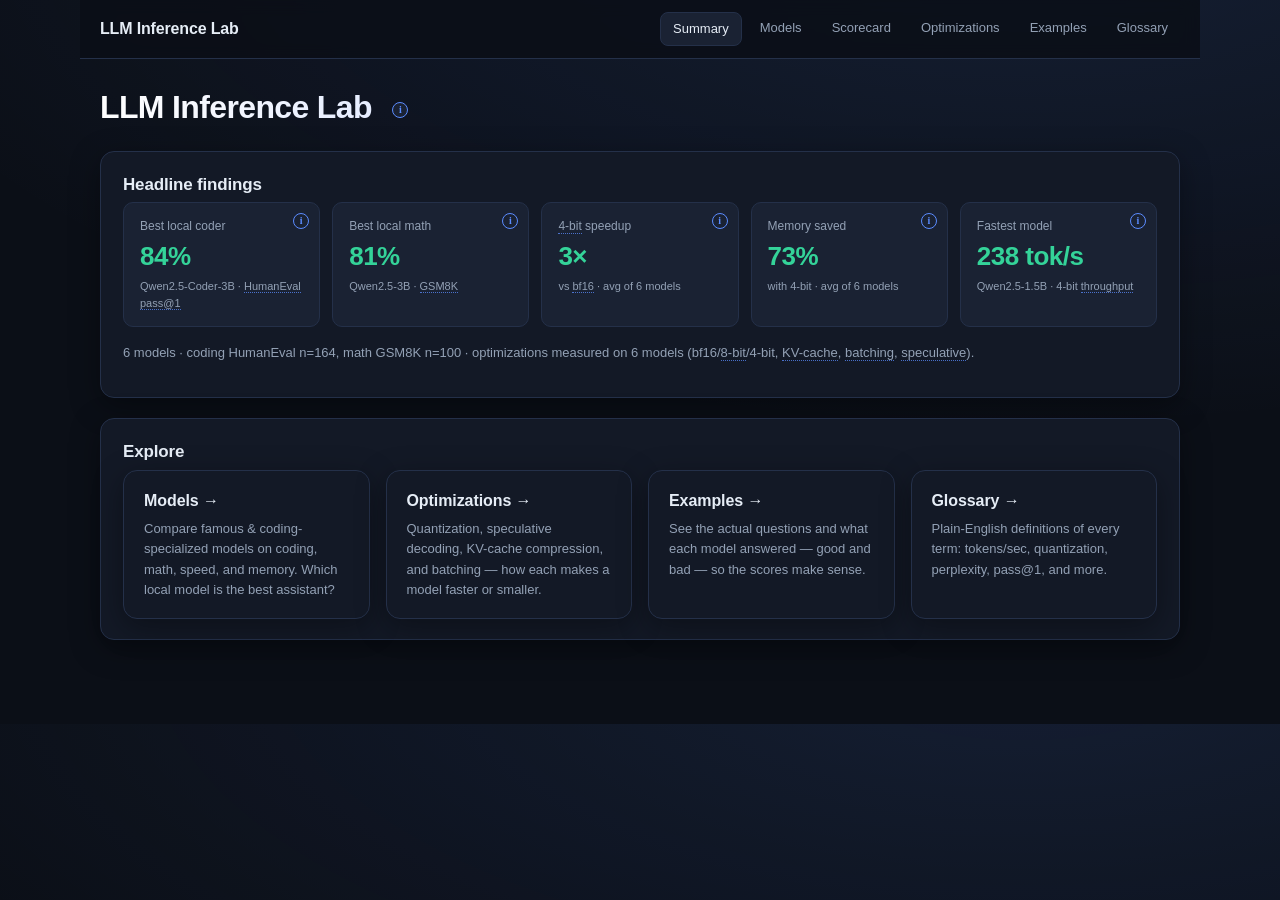
==== dashboard/index.html @ 4c2a5682 "LLM Inference Lab — reproducible local-LLM benchmark + live dashboard" ====
<!doctype html>
<html lang="en">
<head>
  <meta charset="utf-8" />
  <meta name="viewport" content="width=device-width, initial-scale=1" />
  <title>LLM Inference Lab</title>
  <link rel="stylesheet" href="styles.css?v=4" />
</head>
<body>
  <div class="wrap">
    <div id="nav"></div>

    <header class="hero">
      <div class="hero-text">
        <h1>LLM Inference Lab</h1>
        <p class="tagline">
          Running and optimizing open-source LLMs on a single Apple Silicon laptop —
          and measuring what actually matters: speed, memory, and real task quality
          (coding &amp; math). Everything here is reproducible; no cloud GPU required.
          New to the terms? Every <span class="info" data-tip="Hover the info icons anywhere on the site for a plain-English definition.">i</span> explains itself, and there's a full Glossary.
        </p>
      </div>
    </header>

    <section class="card">
      <h2>Headline findings</h2>
      <div id="headline-metrics" class="metric-row"></div>
      <p class="muted" id="headline-note"></p>
    </section>

    <section class="card">
      <h2>Explore</h2>
      <div class="hub">
        <a href="models.html">
          <h3>Models →</h3>
          <p>Compare famous &amp; coding-specialized models on coding, math, speed, and memory. Which local model is the best assistant?</p>
        </a>
        <a href="optimizations.html">
          <h3>Optimizations →</h3>
          <p>Quantization, speculative decoding, KV-cache compression, and batching — how each makes a model faster or smaller.</p>
        </a>
        <a href="examples.html">
          <h3>Examples →</h3>
          <p>See the actual questions and what each model answered — good and bad — so the scores make sense.</p>
        </a>
        <a href="glossary.html">
          <h3>Glossary →</h3>
          <p>Plain-English definitions of every term: tokens/sec, quantization, perplexity, pass@1, and more.</p>
        </a>
      </div>
    </section>

  </div>

  <script src="data.js"></script>
  <script src="models-data.js"></script>
  <script src="exp-data.js"></script>
  <script src="glossary.js"></script>
  <script src="ui.js"></script>
  <script src="summary.js"></script>
</body>
</html>
---- dashboard/styles.css ----
:root {
  --bg: #0b0f17;
  --panel: #131926;
  --panel-2: #1a2233;
  --border: #243049;
  --text: #e6edf6;
  --muted: #93a1b5;
  --accent: #5b8cff;
  --accent-2: #34d399;
  --warn: #f5a524;
  --baseline: #8a93a6;
  --shadow: 0 8px 30px rgba(0, 0, 0, 0.35);
  --radius: 14px;
  font-synthesis: none;
}

* { box-sizing: border-box; }

body {
  margin: 0;
  background:
    radial-gradient(1200px 500px at 80% -10%, rgba(91, 140, 255, 0.12), transparent),
    var(--bg);
  color: var(--text);
  font-family: ui-sans-serif, -apple-system, "SF Pro Text", "Segoe UI", Roboto, sans-serif;
  line-height: 1.55;
}

.wrap { max-width: 1120px; margin: 0 auto; padding: 32px 20px 64px; }

.hero {
  display: flex; gap: 16px 24px; align-items: center; justify-content: space-between;
  flex-wrap: wrap; margin-bottom: 18px;
}
.hero-text { flex: 1 1 420px; }
h1 {
  font-size: 32px; margin: 0; letter-spacing: -0.02em;
  background: linear-gradient(90deg, #fff, #9db8ff);
  -webkit-background-clip: text; background-clip: text; color: transparent;
}
.tagline { color: var(--muted); margin: 10px 0 0; max-width: 70ch; }
.tagline[hidden] { display: none; }
/* collapsible "about this page" icon next to the h1 */
.hero-info { width: 20px; height: 20px; font-size: 12px; margin-left: 12px; vertical-align: middle;
  -webkit-text-fill-color: var(--accent); -webkit-background-clip: border-box; background-clip: border-box; }
.hero-info:hover { -webkit-text-fill-color: #fff; }

.badges { display: flex; flex-wrap: wrap; gap: 8px; margin-top: 10px; }
.badge {
  font-size: 12px; padding: 4px 10px; border-radius: 999px;
  background: var(--panel-2); border: 1px solid var(--border); color: var(--muted);
}
.badge b { color: var(--text); font-weight: 600; }

.hero-headline {
  flex: 0 0 auto; min-width: 220px; background: var(--panel); border: 1px solid var(--border);
  border-radius: var(--radius); padding: 18px 22px; box-shadow: var(--shadow);
}
.hero-headline .big { font-size: 40px; font-weight: 700; color: var(--accent-2); letter-spacing: -0.02em; }
.hero-headline .lbl { color: var(--muted); font-size: 13px; }
.hero-headline .sub { color: var(--muted); font-size: 12px; margin-top: 6px; }

.card {
  background: var(--panel); border: 1px solid var(--border); border-radius: var(--radius);
  padding: 20px 22px; box-shadow: var(--shadow); margin-bottom: 20px;
}
.card h2 { margin: 0 0 4px; font-size: 17px; letter-spacing: -0.01em; }
.muted { color: var(--muted); font-size: 13px; margin: 0 0 14px; }
.grid-2 { display: grid; grid-template-columns: 1fr 1fr; gap: 20px; }
@media (max-width: 820px) { .grid-2 { grid-template-columns: 1fr; } }

/* fixed chart height (prevents overflow); width fills the tile, with horizontal
   scroll when there are many models (min-width set per-chart in JS) */
canvas { display: block; height: 300px !important; max-height: 300px; width: 100% !important; }

.table-scroll { overflow-x: auto; border: 1px solid var(--border); border-radius: 10px; }
table { width: 100%; border-collapse: collapse; font-size: 13px; }
th, td { text-align: right; padding: 9px 12px; border-bottom: 1px solid var(--border); white-space: nowrap; }
th:first-child, td:first-child { text-align: left; }
thead th { color: #c3cedd; font-weight: 600; font-size: 12px; text-transform: uppercase; letter-spacing: 0.04em;
  background: var(--panel-2); border-bottom: 1px solid var(--accent); }
tbody tr:hover { background: var(--panel-2); }
td.best { color: var(--accent-2); font-weight: 700; }
.pill { font-size: 11px; padding: 2px 8px; border-radius: 999px; border: 1px solid var(--border); color: var(--muted); }
.pill.mlx { color: #c4b5fd; border-color: #4c3f7a; }
.pill.transformers { color: #fbbf24; border-color: #6b5320; }

#arch { overflow-x: auto; padding: 6px 0; }
.arch-svg text { fill: var(--text); font-size: 12px; }
.arch-svg .muted-t { fill: var(--muted); font-size: 10px; }
.arch-svg .box { fill: var(--panel-2); stroke: var(--border); }
.arch-svg .box.future { stroke-dasharray: 4 3; opacity: 0.6; }
.arch-svg .flow { stroke: var(--accent); stroke-width: 1.5; fill: none; marker-end: url(#arrow); }

/* inline findings moved into the side panel's "What to look for" section */
.analysis { display: none; }
.analysis ul { margin: 0; padding-left: 18px; }
.analysis li { margin: 6px 0; font-size: 14px; }
.analysis li:first-child { margin-top: 0; }
.analysis li:last-child { margin-bottom: 0; }
.analysis b { color: var(--accent-2); }

footer { color: var(--muted); font-size: 12px; text-align: center; margin-top: 28px; }

.empty { color: var(--warn); padding: 40px; text-align: center; }

/* --- study sections --- */
h3 { font-size: 15px; font-weight: 600; color: var(--text); margin: 2px 0 12px; letter-spacing: -0.005em; }
.study-head { margin-bottom: 16px; }
.study-head h2 { font-size: 20px; }
.study .grid-2 { margin-bottom: 8px; }
.study .grid-2 > div { background: var(--panel-2); border: 1px solid var(--border); border-radius: 10px; padding: 14px 16px; }
.next-chapter { border-style: dashed; }
.next-chapter p { font-size: 14px; color: var(--text); max-width: 80ch; }

/* table of contents */
.toc { display: flex; flex-wrap: wrap; gap: 8px; margin-bottom: 20px; }
.toc a { font-size: 13px; padding: 6px 12px; border-radius: 999px; background: var(--panel); border: 1px solid var(--border); color: var(--muted); text-decoration: none; }
.toc a:hover { color: var(--text); border-color: var(--accent); }

/* ---- nav bar ---- */
#nav { position: sticky; top: 0; z-index: 20; display: flex; align-items: center; justify-content: space-between;
  gap: 16px; padding: 12px 20px; margin: -32px -20px 24px; background: rgba(11,15,23,0.85);
  backdrop-filter: blur(8px); border-bottom: 1px solid var(--border); flex-wrap: wrap; }
#nav .brand { font-weight: 700; color: var(--text); text-decoration: none; letter-spacing: -0.01em; }
.navlinks { display: flex; gap: 6px; flex-wrap: wrap; }
.navlinks a { font-size: 13px; padding: 6px 12px; border-radius: 8px; color: var(--muted); text-decoration: none; }
.navlinks a:hover { color: var(--text); background: var(--panel-2); }
.navlinks a.active { color: var(--text); background: var(--panel-2); border: 1px solid var(--border); }

/* ---- info-icon tooltip ---- */
.info { display: inline-flex; align-items: center; justify-content: center; width: 16px; height: 16px;
  font-size: 10px; font-style: normal; font-weight: 700; font-family: Georgia, serif; border-radius: 50%;
  background: var(--panel-2); border: 1px solid var(--accent); color: var(--accent); cursor: pointer;
  position: relative; vertical-align: middle; user-select: none; }
.info:hover { background: var(--accent); color: #fff; }
.corner-host { position: relative; background: var(--panel-2); border: 1px solid var(--border); border-radius: 10px; padding: 14px 16px; margin-bottom: 16px; overflow-x: auto; }
.grid-2 > .corner-host { margin-bottom: 0; }   /* grid gap handles spacing inside a row */
.info-corner { position: absolute; top: 10px; right: 10px; margin: 0; z-index: 3; }
/* hover = native title tooltip (clean, never clipped); click = full Overview/Deeper modal */

/* ---- info modal (click-to-open, Overview / Deeper tabs) ---- */
/* explanation drawer — slides in on the right; page stays visible (and usable) beside it */
.modal-overlay { position: fixed; inset: 0; z-index: 100; display: flex; justify-content: flex-end; pointer-events: none; }
.modal-overlay[hidden] { display: none; }
.modal { pointer-events: auto; background: var(--panel); border: none; border-left: 1px solid var(--accent);
  border-radius: 0; width: 380px; max-width: 92vw; height: 100%; padding: 22px 24px 40px; overflow-y: auto;
  box-shadow: -10px 0 36px rgba(0,0,0,0.4); position: relative; animation: drawerIn 0.22s ease; }
@keyframes drawerIn { from { transform: translateX(24px); opacity: 0.3; } to { transform: translateX(0); opacity: 1; } }
body.drawer-open .wrap { margin-right: 380px; transition: margin-right 0.2s ease; }
@media (max-width: 1024px) {
  .modal-overlay { pointer-events: auto; background: rgba(0,0,0,0.55); }
  .modal { width: 100vw; max-width: 100vw; border-left: none; }
  body.drawer-open .wrap { margin-right: 0; }
}
.modal h3 { color: var(--text); font-size: 18px; margin: 0 28px 14px 0; }
.modal-x { position: absolute; top: 12px; right: 14px; background: none; border: none; color: var(--muted);
  font-size: 22px; line-height: 1; cursor: pointer; }
.modal-x:hover { color: var(--text); }
.modal-tabs { display: flex; gap: 8px; margin-bottom: 14px; }
.modal-tabs button { background: var(--panel-2); color: var(--muted); border: 1px solid var(--border);
  border-radius: 8px; padding: 6px 14px; font-size: 13px; cursor: pointer; }
.modal-tabs button.active { color: var(--text); border-color: var(--accent); background: rgba(91,140,255,0.12); }
.modal-body { font-size: 14px; line-height: 1.65; color: var(--text); }
.modal-look { margin-top: 16px; background: rgba(52,211,153,0.07); border: 1px solid rgba(52,211,153,0.28);
  border-left: 3px solid var(--accent-2); border-radius: 8px; padding: 12px 14px; }
.modal-look:empty { display: none; }
/* inline glossary links in prose — subtle dotted underline, open glossary in a new tab */
.gloss-link { color: inherit; text-decoration: none; border-bottom: 1px dotted rgba(91,140,255,0.75); cursor: help; }
.gloss-link:hover { color: var(--accent); border-bottom-color: var(--accent); }
.gloss dt:target { background: rgba(91,140,255,0.14); border-radius: 6px; padding: 2px 8px; margin: 0 -8px; }
@keyframes glossFlash {
  0%, 25% { background: rgba(91,140,255,0.45); box-shadow: 0 0 0 2px var(--accent); }
  100% { background: transparent; box-shadow: 0 0 0 2px transparent; }
}
.gloss dt.gloss-flash, .gloss dd.gloss-flash { border-radius: 6px; padding: 4px 8px; margin: 4px -8px; animation: glossFlash 2.6s ease; }
.modal-look .look-title { font-size: 12px; text-transform: uppercase; letter-spacing: 0.05em; color: var(--accent-2); font-weight: 600; margin-bottom: 6px; }
.modal-look .look-body { font-size: 14px; line-height: 1.6; color: var(--text); }
.modal-learn { margin-top: 14px; }
.modal-learn:empty { display: none; }
.modal-learn .learn-title { font-size: 12px; text-transform: uppercase; letter-spacing: 0.05em; color: var(--muted);
  border-top: 1px solid var(--border); padding-top: 12px; margin-bottom: 6px; }
.modal-learn a { display: block; color: var(--accent); text-decoration: none; font-size: 14px; padding: 3px 0; }
.modal-learn a:hover { text-decoration: underline; }

/* ---- summary hub cards ---- */
.hub { display: grid; grid-template-columns: repeat(auto-fit, minmax(220px, 1fr)); gap: 16px; }
.hub a { display: block; background: var(--panel); border: 1px solid var(--border); border-radius: var(--radius);
  padding: 18px 20px; text-decoration: none; color: var(--text); box-shadow: var(--shadow); }
.hub a:hover { border-color: var(--accent); }
.hub h3 { color: var(--text); font-size: 16px; margin: 0 0 6px; }
.hub p { color: var(--muted); font-size: 13px; margin: 0; }

/* ---- callout (baseline definition) ---- */
.callout { background: var(--panel-2); border: 1px solid var(--border); border-left: 3px solid var(--accent);
  border-radius: 8px; padding: 12px 14px; font-size: 13px; line-height: 1.6; color: var(--text); margin-bottom: 16px; }

/* ---- per-card header + model multi-select popover ---- */
.card-head { display: flex; align-items: center; justify-content: space-between; gap: 16px; flex-wrap: wrap;
  margin-bottom: 18px; }   /* breathing room between the header/dropdown row and the table or content below */
.card-head h2 { margin: 0; }
.modelpop { position: relative; flex: none; }
.pop-btn { display: inline-flex; align-items: center; gap: 8px; background: #33405e; color: var(--text);
  border: 1px solid #4a5a82; border-radius: 8px; padding: 0 12px; height: 34px; box-sizing: border-box;
  font-weight: 600; font-size: 13px; cursor: pointer; box-shadow: 0 1px 2px rgba(0,0,0,0.25);
  transition: border-color .15s, background-color .15s; }
.pop-btn:hover { background: #3e4d70; border-color: #5d6f9c; }
.pop-btn .caret { color: var(--text); font-size: 11px; }
.pop-panel { position: absolute; right: 0; top: calc(100% + 6px); z-index: 30; min-width: 180px;
  max-height: 320px; overflow-y: auto;
  background: var(--panel-2); border: 1px solid var(--border); border-radius: 10px; padding: 8px; box-shadow: var(--shadow);
  display: flex; flex-direction: column; gap: 2px; }
.pop-panel[hidden] { display: none; }
.pop-panel label { display: flex; align-items: center; gap: 8px; font-size: 13px; color: var(--text);
  white-space: nowrap; padding: 5px 8px; border-radius: 6px; cursor: pointer; }
.pop-panel label:hover { background: rgba(91,140,255,0.10); }
.pop-panel input { accent-color: var(--accent); margin: 0; }

/* ---- explorer header + model select ---- */
.exp-head { display: flex; align-items: center; justify-content: space-between; gap: 16px; flex-wrap: wrap; margin-bottom: 18px; }
.selwrap { font-size: 13px; color: var(--muted); display: inline-flex; align-items: center; gap: 10px; }
/* native single-select styled to MATCH .pop-btn exactly (same height, border, font, custom caret) */
.selwrap select, .ex-controls select {
  appearance: none; -webkit-appearance: none;
  background: #33405e url("data:image/svg+xml,%3Csvg xmlns='http://www.w3.org/2000/svg' width='10' height='7' viewBox='0 0 10 7'%3E%3Cpath fill='none' stroke='%23e6edf6' stroke-width='1.8' d='M1 1l4 4 4-4'/%3E%3C/svg%3E") no-repeat right 12px center;
  color: var(--text); border: 1px solid #4a5a82; border-radius: 8px;
  padding: 0 32px 0 12px; height: 34px; box-sizing: border-box; font-size: 13px; font-weight: 600; cursor: pointer;
  box-shadow: 0 1px 2px rgba(0,0,0,0.25); transition: border-color .15s, background-color .15s; }
.selwrap select:hover, .ex-controls select:hover { background-color: #3e4d70; border-color: #5d6f9c; }

/* ---- sub-tabs + explorer ---- */
.subtabs { display: flex; gap: 6px; flex-wrap: wrap; border-bottom: 1px solid var(--border); margin-bottom: 20px; padding-bottom: 0; }
.subtabs button { background: none; color: var(--muted); border: none; border-bottom: 2px solid transparent;
  padding: 10px 16px; font-size: 14px; cursor: pointer; margin-bottom: -1px; }
.subtabs button:hover { color: var(--text); }
.subtabs button.active { color: var(--text); border-bottom-color: var(--accent); font-weight: 500; }
.panel[hidden] { display: none; }
.toggles { display: flex; flex-direction: column; gap: 12px; margin: 4px 0 18px; }
.tgroup { display: flex; align-items: center; gap: 8px; flex-wrap: wrap; }
.tlabel { width: 130px; color: var(--muted); font-size: 13px; }
.tgroup button { background: var(--panel-2); color: var(--muted); border: 1px solid var(--border);
  border-radius: 8px; padding: 6px 14px; font-size: 13px; cursor: pointer; }
.tgroup button.active { color: var(--text); border-color: var(--accent); background: rgba(91,140,255,0.14); }
.tgroup button[disabled] { opacity: 0.35; cursor: not-allowed; }

/* ---- progress banner ---- */
.progress-banner { display: flex; align-items: center; gap: 10px; background: var(--panel-2);
  border: 1px solid var(--accent); border-radius: 10px; padding: 10px 14px; margin-bottom: 16px; font-size: 13px; }
.progress-banner.done { border-color: #2a6; }
.progress-banner .dot { width: 9px; height: 9px; border-radius: 50%; background: var(--accent); flex: 0 0 auto;
  animation: pulse 1.3s ease-in-out infinite; }
.progress-banner.done .dot { background: var(--accent-2); animation: none; }
@keyframes pulse { 0%,100% { opacity: 1; } 50% { opacity: 0.25; } }

/* ---- model filter controls ---- */
.filterbar { display: flex; flex-wrap: wrap; gap: 18px; align-items: center; margin-bottom: 14px; }
.filtergroup { display: flex; gap: 6px; align-items: center; flex-wrap: wrap; }
.filtergroup button { background: var(--panel-2); color: var(--muted); border: 1px solid var(--border);
  border-radius: 8px; padding: 6px 12px; font-size: 13px; cursor: pointer; }
.filtergroup button:hover { color: var(--text); }
.filtergroup button.active { color: var(--text); border-color: var(--accent); background: rgba(91,140,255,0.12); }
.filtergroup button.ghost { padding: 4px 10px; font-size: 12px; }
.modelchips { display: flex; flex-wrap: wrap; gap: 8px; }
.chip { display: inline-flex; align-items: center; gap: 6px; font-size: 13px; padding: 5px 10px;
  border-radius: 999px; border: 1px solid var(--border); background: var(--panel); color: var(--muted); cursor: pointer; user-select: none; }
.chip.on { color: var(--text); border-color: var(--accent); background: rgba(91,140,255,0.10); }
.chip input { accent-color: var(--accent); margin: 0; }

/* ---- model controls, merged into the top of the comparison card ---- */
.models-controls { display: flex; flex-wrap: wrap; gap: 10px 16px; align-items: center;
  padding-bottom: 14px; margin-bottom: 16px; border-bottom: 1px solid var(--border); }
.models-controls .ctl-status { margin-left: 0; }
.models-controls .modelpop { margin-left: auto; }   /* Models ▾ sits on the right, like other tabs */
/* ---- compact single controls row (legacy) ---- */
.controls-card { padding: 12px 16px; margin-bottom: 16px; }
.controls-row { display: flex; flex-wrap: wrap; gap: 10px 16px; align-items: center; }
.ctl-label { color: var(--muted); font-size: 12px; text-transform: uppercase; letter-spacing: 0.04em; }
.ctl-status { color: var(--muted); font-size: 13px; display: inline-flex; align-items: center; gap: 7px; margin-left: auto; }
.ctl-status .dot { width: 8px; height: 8px; border-radius: 50%; background: var(--accent-2); flex: 0 0 auto; }
.ctl-status.pending .dot { background: var(--accent); animation: pulse 1.3s ease-in-out infinite; }
.note-inline { display: flex; gap: 8px; align-items: baseline; color: var(--muted); font-size: 12.5px;
  margin: 0 0 14px; padding: 7px 12px; border-left: 2px solid var(--warn); background: rgba(245,165,36,0.06); border-radius: 0 8px 8px 0; }
.note-inline b { color: var(--text); }

/* ---- examples ---- */
.ex-controls { display: flex; gap: 10px; flex-wrap: wrap; margin-bottom: 16px; align-items: center; }
/* .ex-controls select styled by the unified .selwrap select rule above */
.ex-q { background: var(--panel-2); border: 1px solid var(--border); border-radius: 10px; padding: 14px 16px; margin-bottom: 14px; }
.ex-q .qtext { font-size: 14px; white-space: pre-wrap; }
.ex-answers { display: grid; grid-template-columns: repeat(auto-fit, minmax(280px, 1fr)); gap: 12px; margin-top: 12px; }
.ex-a { background: var(--panel); border: 1px solid var(--border); border-radius: 10px; padding: 12px 14px; }
.ex-a .hd { display: flex; justify-content: space-between; align-items: center; font-size: 13px; margin-bottom: 8px; }
.ex-a pre { white-space: pre-wrap; word-break: break-word; font-size: 12px; color: var(--muted);
  max-height: 320px; overflow: auto; margin: 0; font-family: var(--font-mono, ui-monospace, monospace); }
.tag-pass { color: var(--accent-2); border: 1px solid #2a6; border-radius: 999px; padding: 1px 8px; font-size: 11px; }
.tag-fail { color: var(--warn); border: 1px solid #863; border-radius: 999px; padding: 1px 8px; font-size: 11px; }
.pill.coding { color: #c4b5fd; border-color: #4c3f7a; }
.pill.general { color: #7dd3fc; border-color: #235; }

/* ---- story / narrative ---- */
.story { font-size: 14px; line-height: 1.7; color: var(--text); }
.story p { margin: 0 0 12px; }
.story ol { margin: 0 0 12px; padding-left: 20px; }
.story li { margin: 8px 0; }
.story code { background: var(--panel-2); padding: 1px 5px; border-radius: 4px; font-size: 13px; }

/* ---- glossary page ---- */
.gloss dt { font-weight: 600; color: var(--text); margin-top: 16px; font-size: 15px; }
.gloss dd { color: var(--muted); margin: 4px 0 0; font-size: 14px; }

/* metric cards */
.metric-row { display: grid; grid-template-columns: repeat(auto-fit, minmax(150px, 1fr)); gap: 12px; margin-bottom: 16px; }
.metric { background: var(--panel-2); border: 1px solid var(--border); border-radius: 10px; padding: 14px 16px; position: relative; }
.metric .lbl { font-size: 12px; color: var(--muted); padding-right: 18px; }
.metric .val { font-size: 26px; font-weight: 700; letter-spacing: -0.02em; }
.metric .val.good { color: var(--accent-2); }
.metric .sub { font-size: 11px; color: var(--muted); margin-top: 2px; }
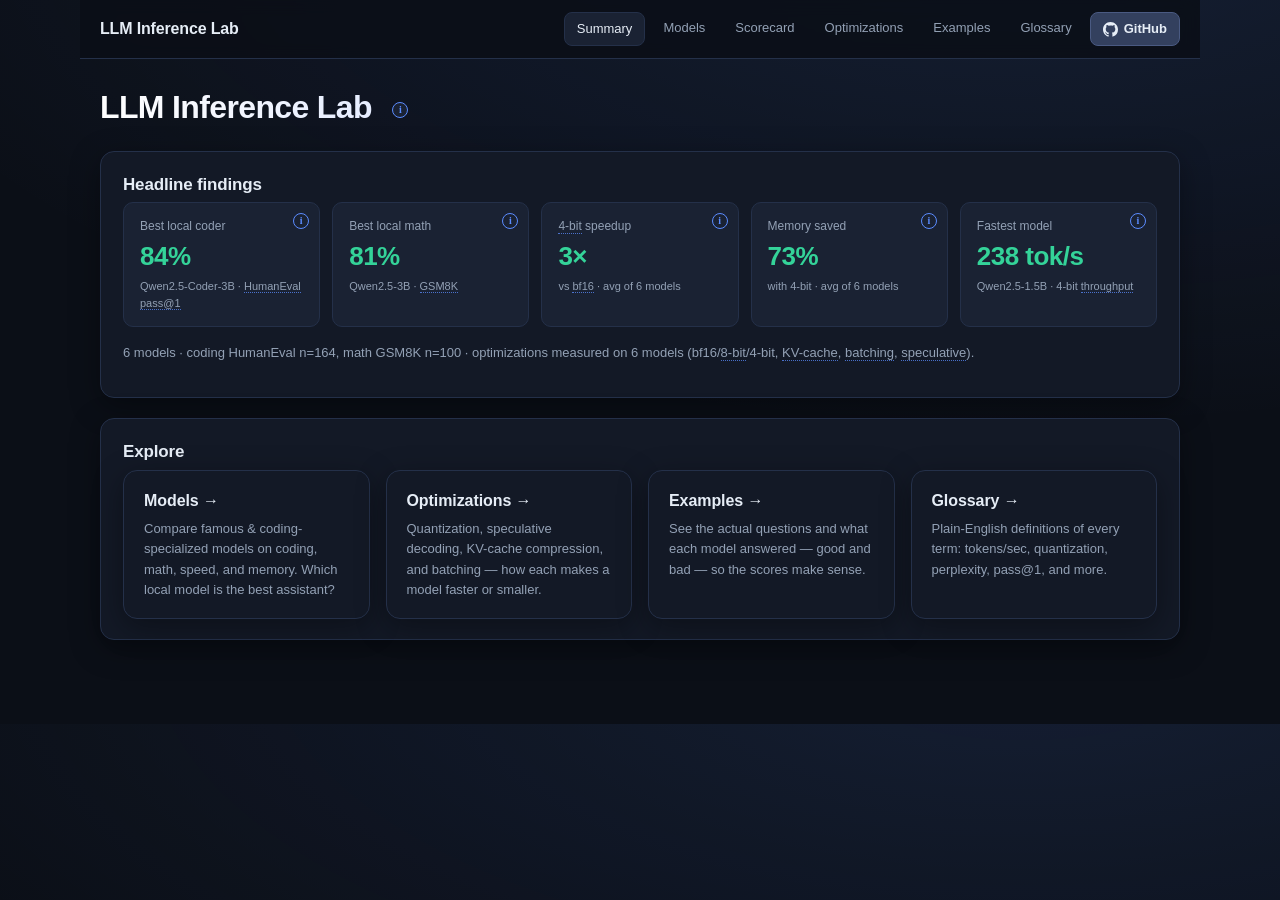
==== commit 88d33096: "Add GitHub repo link to nav; bump asset cache-bust" ====
--- a/dashboard/index.html
+++ b/dashboard/index.html
@@ -4,7 +4,7 @@
   <meta charset="utf-8" />
   <meta name="viewport" content="width=device-width, initial-scale=1" />
   <title>LLM Inference Lab</title>
-  <link rel="stylesheet" href="styles.css?v=4" />
+  <link rel="stylesheet" href="styles.css?v=5" />
 </head>
 <body>
   <div class="wrap">
@@ -56,7 +56,7 @@
   <script src="models-data.js"></script>
   <script src="exp-data.js"></script>
   <script src="glossary.js"></script>
-  <script src="ui.js"></script>
+  <script src="ui.js?v=5"></script>
   <script src="summary.js"></script>
 </body>
 </html>
--- a/dashboard/styles.css
+++ b/dashboard/styles.css
@@ -127,6 +127,10 @@
 .navlinks a { font-size: 13px; padding: 6px 12px; border-radius: 8px; color: var(--muted); text-decoration: none; }
 .navlinks a:hover { color: var(--text); background: var(--panel-2); }
 .navlinks a.active { color: var(--text); background: var(--panel-2); border: 1px solid var(--border); }
+.navlinks a.gh-link { display: inline-flex; align-items: center; gap: 6px; color: var(--text);
+  border: 1px solid #4a5a82; background: #33405e; font-weight: 600; }
+.navlinks a.gh-link:hover { background: #3e4d70; border-color: #5d6f9c; }
+.navlinks a.gh-link svg { display: block; }
 
 /* ---- info-icon tooltip ---- */
 .info { display: inline-flex; align-items: center; justify-content: center; width: 16px; height: 16px;
